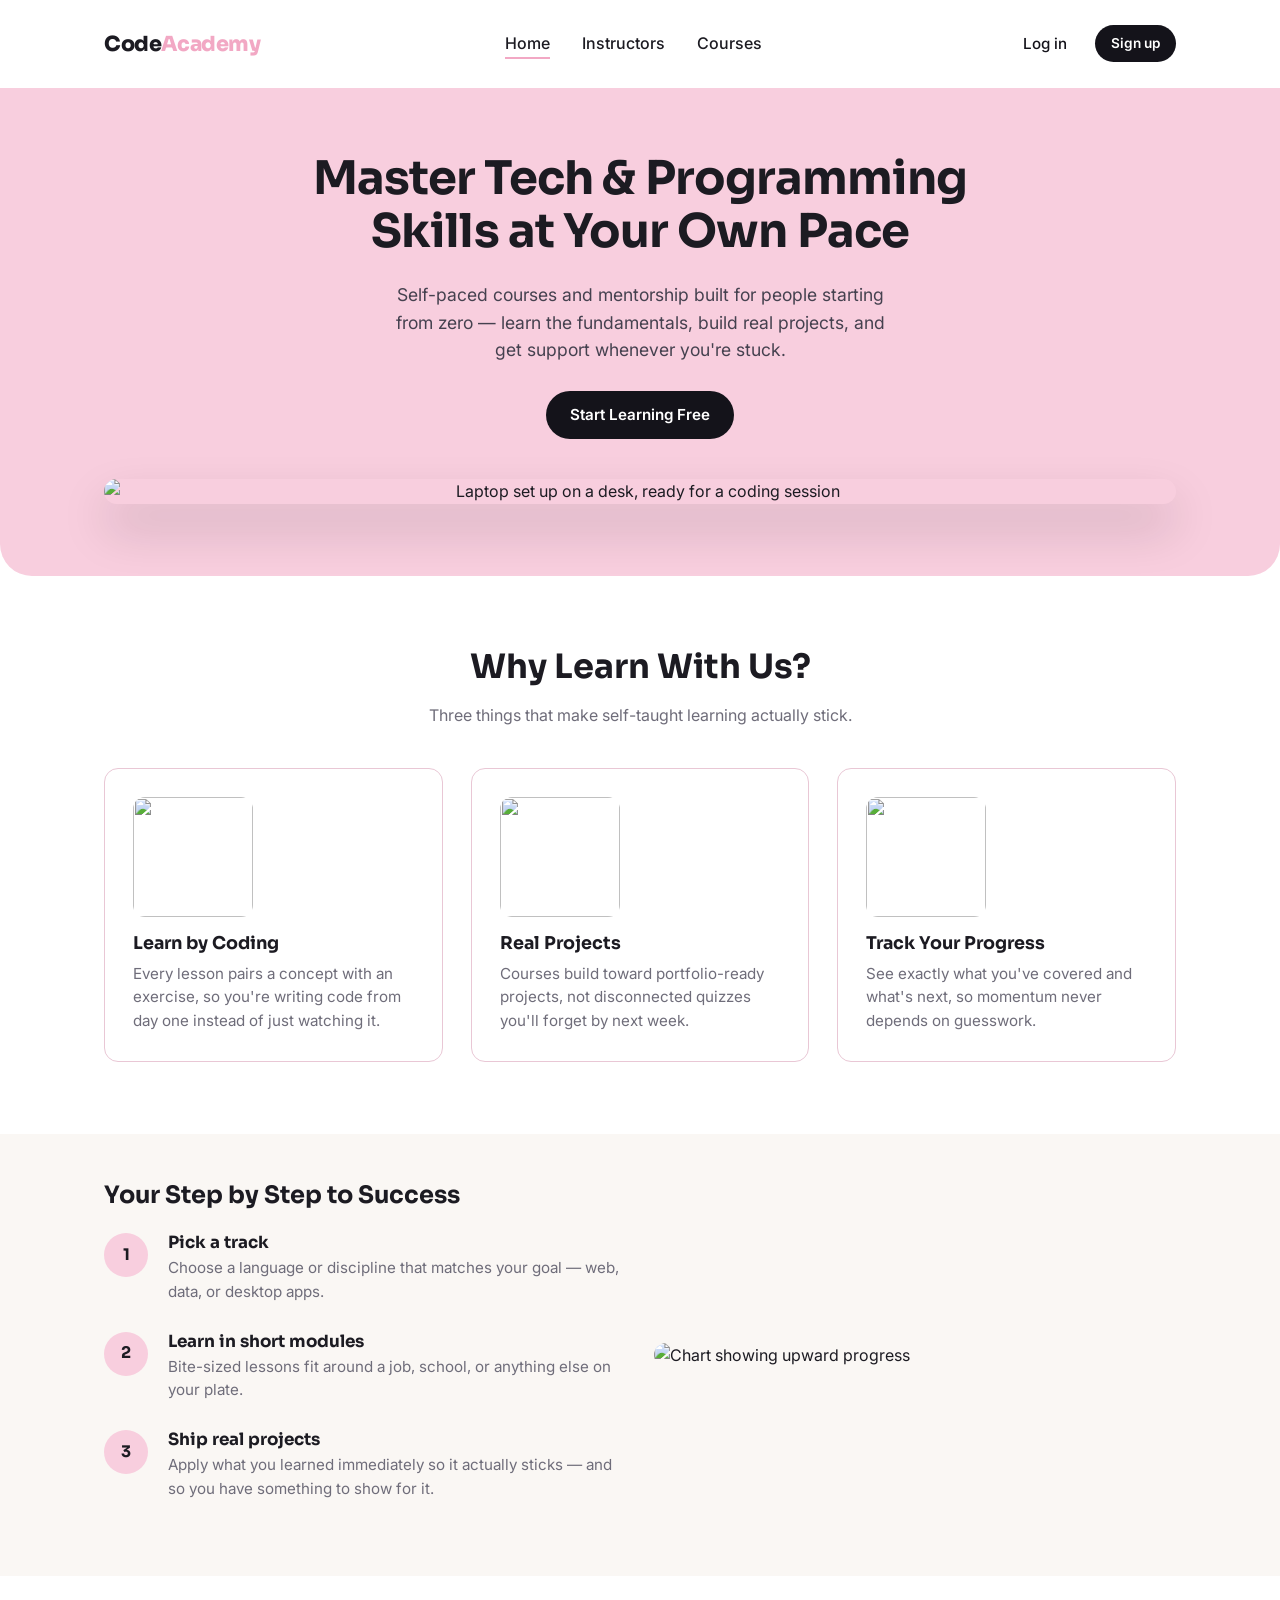
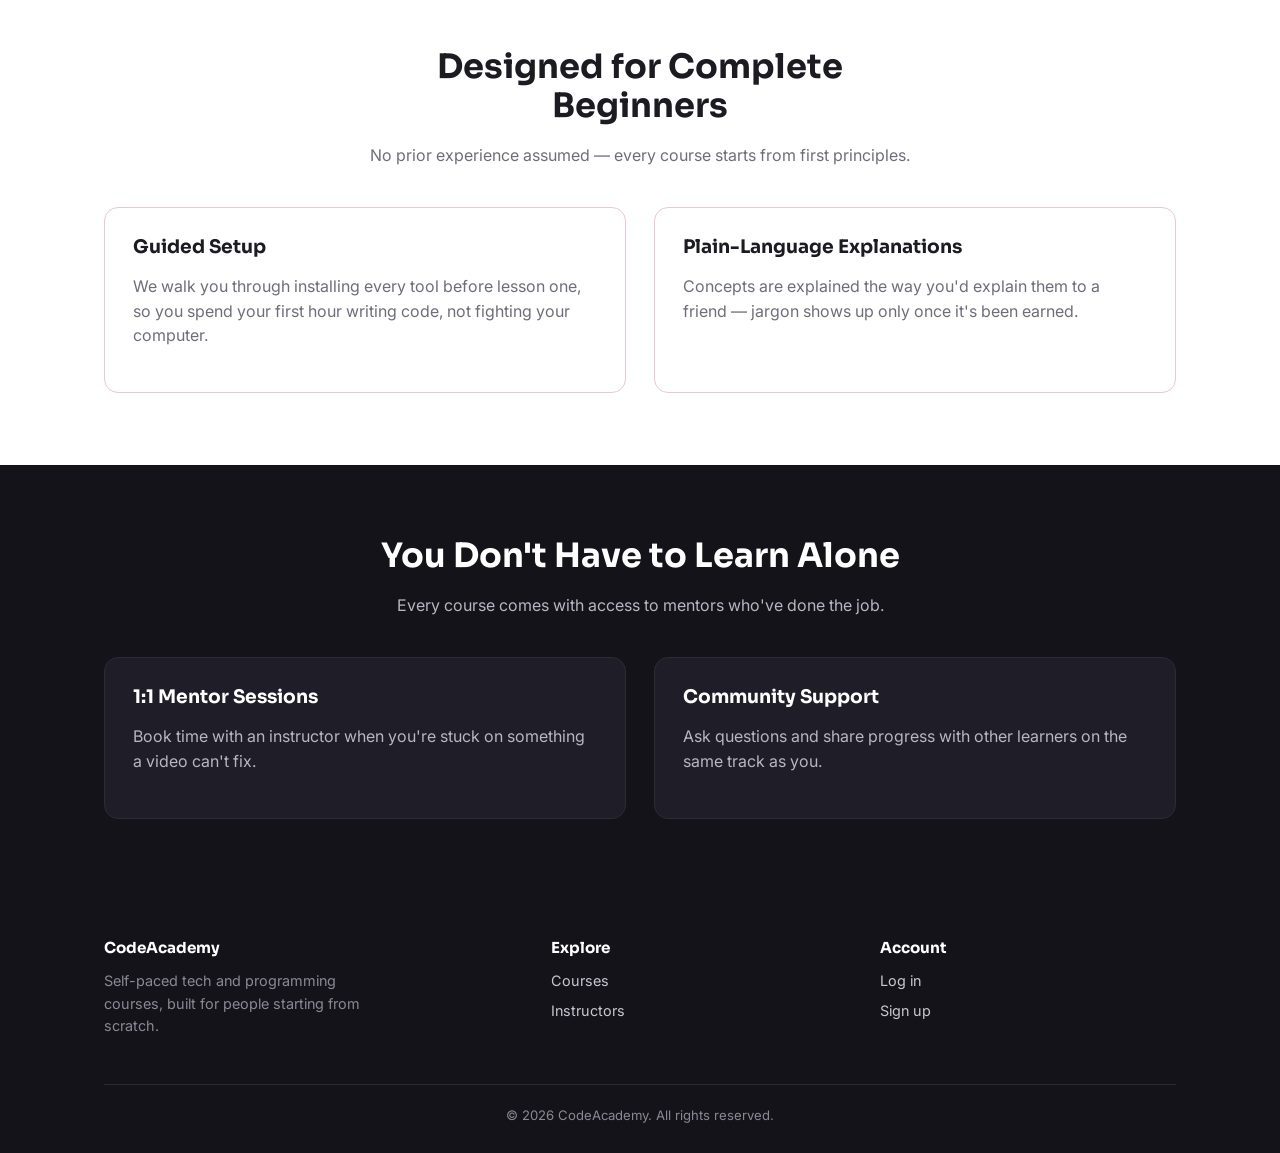
==== index.html @ 8669194a "Initial commit" ====
<!DOCTYPE html>
<html lang="en">
<head>
<meta charset="UTF-8">
<meta name="viewport" content="width=device-width, initial-scale=1.0">
<title>CodeAcademy — Master Tech & Programming Skills at Your Own Pace</title>
<link rel="preconnect" href="https://fonts.googleapis.com">
<link href="https://fonts.googleapis.com/css2?family=Sora:wght@600;700;800&family=Inter:wght@400;500;600&display=swap" rel="stylesheet">
<link rel="stylesheet" href="css/style.css">
</head>
<body>

<header>
  <nav class="nav">
    <a class="nav__logo" href="index.html">Code<span>Academy</span></a>
    <ul class="nav__links">
      <li><a href="index.html" class="is-active">Home</a></li>
      <li><a href="instructors.html">Instructors</a></li>
      <li><a href="courses.html">Courses</a></li>
    </ul>
    <div class="nav__actions">
      <a class="btn btn--ghost" href="login.html">Log in</a>
      <a class="btn btn--primary btn--sm" href="signup.html">Sign up</a>
    </div>
  </nav>
</header>

<main>
  <section class="hero">
    <div class="hero__inner">
      <h1>Master Tech & Programming Skills at Your Own Pace</h1>
      <p>Self-paced courses and mentorship built for people starting from zero — learn the fundamentals, build real projects, and get support whenever you're stuck.</p>
      <a class="btn btn--primary" href="signup.html">Start Learning Free</a>
    </div>
    <div class="container">
      <div class="hero__image">
        <img src="https://images.unsplash.com/photo-1517694712202-14dd9538aa97?auto=format&fit=crop&w=1200&q=80" alt="Laptop set up on a desk, ready for a coding session">
      </div>
    </div>
  </section>

  <section class="section">
    <div class="container">
      <div class="section__head">
        <h2>Why Learn With Us?</h2>
        <p>Three things that make self-taught learning actually stick.</p>
      </div>
      <div class="grid grid--3">
        <div class="card card--feature">
          <img src="https://images.unsplash.com/photo-1516321318423-f06f85e504b3?auto=format&fit=crop&w=200&q=80" alt="">
          <h3>Learn by Coding</h3>
          <p>Every lesson pairs a concept with an exercise, so you're writing code from day one instead of just watching it.</p>
        </div>
        <div class="card card--feature">
          <img src="https://images.unsplash.com/photo-1522202176988-66273c2fd55f?auto=format&fit=crop&w=200&q=80" alt="">
          <h3>Real Projects</h3>
          <p>Courses build toward portfolio-ready projects, not disconnected quizzes you'll forget by next week.</p>
        </div>
        <div class="card card--feature">
          <img src="https://images.unsplash.com/photo-1571171637578-41bc2dd41cd2?auto=format&fit=crop&w=200&q=80" alt="">
          <h3>Track Your Progress</h3>
          <p>See exactly what you've covered and what's next, so momentum never depends on guesswork.</p>
        </div>
      </div>
    </div>
  </section>

  <section class="section section--tight" style="background:#faf7f4;">
    <div class="container">
      <div class="grid grid--2" style="align-items:center;">
        <div>
          <h2 style="margin-bottom:24px;">Your Step by Step to Success</h2>
          <div class="step">
            <span class="step__index">1</span>
            <div>
              <h3>Pick a track</h3>
              <p>Choose a language or discipline that matches your goal — web, data, or desktop apps.</p>
            </div>
          </div>
          <div class="step">
            <span class="step__index">2</span>
            <div>
              <h3>Learn in short modules</h3>
              <p>Bite-sized lessons fit around a job, school, or anything else on your plate.</p>
            </div>
          </div>
          <div class="step">
            <span class="step__index">3</span>
            <div>
              <h3>Ship real projects</h3>
              <p>Apply what you learned immediately so it actually sticks — and so you have something to show for it.</p>
            </div>
          </div>
        </div>
        <div>
          <img style="border-radius:14px;" src="https://images.unsplash.com/photo-1460925895917-afdab827c52f?auto=format&fit=crop&w=800&q=80" alt="Chart showing upward progress">
        </div>
      </div>
    </div>
  </section>

  <section class="section">
    <div class="container">
      <div class="section__head">
        <h2>Designed for Complete Beginners</h2>
        <p>No prior experience assumed — every course starts from first principles.</p>
      </div>
      <div class="grid grid--2">
        <div class="card">
          <h3>Guided Setup</h3>
          <p style="color:var(--muted);">We walk you through installing every tool before lesson one, so you spend your first hour writing code, not fighting your computer.</p>
        </div>
        <div class="card">
          <h3>Plain-Language Explanations</h3>
          <p style="color:var(--muted);">Concepts are explained the way you'd explain them to a friend — jargon shows up only once it's been earned.</p>
        </div>
      </div>
    </div>
  </section>

  <section class="section section--dark">
    <div class="container">
      <div class="section__head">
        <h2>You Don't Have to Learn Alone</h2>
        <p>Every course comes with access to mentors who've done the job.</p>
      </div>
      <div class="grid grid--2">
        <div class="card" style="background:#1f1d27;border-color:#2c2a35;">
          <h3 style="color:#fff;">1:1 Mentor Sessions</h3>
          <p style="color:#b8b6c2;">Book time with an instructor when you're stuck on something a video can't fix.</p>
        </div>
        <div class="card" style="background:#1f1d27;border-color:#2c2a35;">
          <h3 style="color:#fff;">Community Support</h3>
          <p style="color:#b8b6c2;">Ask questions and share progress with other learners on the same track as you.</p>
        </div>
      </div>
    </div>
  </section>
</main>

<footer class="footer">
  <div class="container">
    <div class="footer__grid">
      <div>
        <h4>CodeAcademy</h4>
        <p style="color:#8b8894;font-size:0.9rem;max-width:280px;">Self-paced tech and programming courses, built for people starting from scratch.</p>
      </div>
      <div>
        <h4>Explore</h4>
        <ul>
          <li><a href="courses.html">Courses</a></li>
          <li><a href="instructors.html">Instructors</a></li>
        </ul>
      </div>
      <div>
        <h4>Account</h4>
        <ul>
          <li><a href="login.html">Log in</a></li>
          <li><a href="signup.html">Sign up</a></li>
        </ul>
      </div>
    </div>
    <div class="footer__bottom">© 2026 CodeAcademy. All rights reserved.</div>
  </div>
</footer>

</body>
</html>
---- css/style.css ----
/* CodeAcademy — shared styles
   Palette: near-black #14131a, blush pink #f8cede, deep pink #f2a8c4,
   canvas white #ffffff, ink #1c1b22, muted #6f6d7a
   Type: Sora for headings, Inter for body
*/

:root {
  --ink: #1c1b22;
  --near-black: #14131a;
  --pink: #f8cede;
  --pink-deep: #f2a8c4;
  --white: #ffffff;
  --muted: #6f6d7a;
  --border: #e9c7d5;
  --radius: 14px;
  --max-width: 1120px;
}

* { box-sizing: border-box; }

html { scroll-behavior: smooth; }

body {
  margin: 0;
  font-family: 'Inter', -apple-system, BlinkMacSystemFont, 'Segoe UI', sans-serif;
  color: var(--ink);
  background: var(--white);
  line-height: 1.55;
}

h1, h2, h3, h4 {
  font-family: 'Sora', 'Inter', sans-serif;
  margin: 0 0 0.5em;
  line-height: 1.15;
  font-weight: 700;
}

a { color: inherit; text-decoration: none; }

img { max-width: 100%; display: block; }

.container {
  max-width: var(--max-width);
  margin: 0 auto;
  padding: 0 24px;
}

/* ---------- Nav ---------- */
.nav {
  display: flex;
  align-items: center;
  justify-content: space-between;
  padding: 20px 24px;
  max-width: var(--max-width);
  margin: 0 auto;
}

.nav__logo {
  font-family: 'Sora', sans-serif;
  font-weight: 800;
  font-size: 1.3rem;
  letter-spacing: -0.02em;
}

.nav__logo span { color: var(--pink-deep); }

.nav__links {
  display: flex;
  gap: 32px;
  list-style: none;
  margin: 0;
  padding: 0;
}

.nav__links a {
  font-weight: 500;
  color: var(--ink);
  padding-bottom: 4px;
  border-bottom: 2px solid transparent;
  transition: border-color 0.15s ease;
}

.nav__links a:hover,
.nav__links a.is-active {
  border-color: var(--pink-deep);
}

.nav__actions {
  display: flex;
  align-items: center;
  gap: 12px;
}

.nav__greeting {
  font-size: 0.92rem;
  color: var(--muted);
}

.nav__toggle {
  display: none;
}

/* ---------- Buttons ---------- */
.btn {
  display: inline-flex;
  align-items: center;
  justify-content: center;
  gap: 8px;
  padding: 12px 24px;
  border-radius: 999px;
  border: none;
  font-family: 'Inter', sans-serif;
  font-weight: 600;
  font-size: 0.95rem;
  cursor: pointer;
  transition: transform 0.12s ease, box-shadow 0.12s ease, background 0.15s ease;
}

.btn:active { transform: translateY(1px); }

.btn--primary {
  background: var(--near-black);
  color: var(--white);
}

.btn--primary:hover { background: #2a2833; }

.btn--outline {
  background: transparent;
  color: var(--near-black);
  border: 1.5px solid var(--near-black);
}

.btn--outline:hover { background: var(--near-black); color: var(--white); }

.btn--ghost {
  background: transparent;
  color: var(--near-black);
  font-weight: 500;
  padding: 12px 16px;
}

.btn--block { width: 100%; }

.btn--sm { padding: 8px 16px; font-size: 0.85rem; }

/* ---------- Hero (Home) ---------- */
.hero {
  background: var(--pink);
  border-radius: 0 0 32px 32px;
  padding: 64px 24px 72px;
  text-align: center;
}

.hero__inner { max-width: 720px; margin: 0 auto; }

.hero h1 {
  font-size: clamp(2rem, 4vw, 2.9rem);
  letter-spacing: -0.02em;
}

.hero p {
  color: #45414f;
  font-size: 1.1rem;
  max-width: 520px;
  margin: 16px auto 28px;
}

.hero__image {
  margin-top: 40px;
  border-radius: var(--radius);
  overflow: hidden;
  box-shadow: 0 24px 48px rgba(20, 19, 26, 0.18);
}

/* ---------- Sections ---------- */
.section {
  padding: 72px 24px;
}

.section--tight { padding: 48px 24px; }

.section__head {
  text-align: center;
  max-width: 560px;
  margin: 0 auto 40px;
}

.section__head h2 { font-size: clamp(1.6rem, 3vw, 2.1rem); }

.section__head p { color: var(--muted); margin-top: 8px; }

.section--dark {
  background: var(--near-black);
  color: var(--white);
}

.section--dark .section__head p { color: #b8b6c2; }

/* ---------- Grids & cards ---------- */
.grid {
  display: grid;
  gap: 28px;
}

.grid--3 { grid-template-columns: repeat(3, 1fr); }
.grid--2 { grid-template-columns: repeat(2, 1fr); }
.grid--4 { grid-template-columns: repeat(4, 1fr); }

.card {
  background: var(--white);
  border: 1px solid var(--border);
  border-radius: var(--radius);
  padding: 28px;
}

.card--feature img {
  width: 120px;
  height: 120px;
  margin-bottom: 16px;
  border-radius: 12px;
  object-fit: cover;
}

.card--feature h3 { font-size: 1.1rem; }

.card--feature p { color: var(--muted); font-size: 0.95rem; margin: 0; }

.step {
  display: flex;
  gap: 20px;
  align-items: flex-start;
  margin-bottom: 28px;
}

.step__index {
  flex: none;
  width: 44px;
  height: 44px;
  border-radius: 50%;
  background: var(--pink);
  display: flex;
  align-items: center;
  justify-content: center;
  font-weight: 700;
  font-family: 'Sora', sans-serif;
}

.step h3 { font-size: 1.05rem; margin-bottom: 4px; }
.step p { color: var(--muted); margin: 0; font-size: 0.95rem; }

/* ---------- Instructor cards ---------- */
.instructor-card {
  background: var(--pink);
  border-radius: var(--radius);
  overflow: hidden;
  display: block;
  transition: transform 0.15s ease;
}

.instructor-card:hover { transform: translateY(-4px); }

.instructor-card__tag {
  display: inline-block;
  margin: 16px 0 0 16px;
  padding: 4px 12px;
  border-radius: 999px;
  background: rgba(20, 19, 26, 0.08);
  font-size: 0.75rem;
  font-weight: 600;
}

.instructor-card img {
  width: 100%;
  aspect-ratio: 4 / 3;
  object-fit: cover;
  margin-top: 8px;
}

.instructor-card__body { padding: 16px 20px 24px; }

.instructor-card__body h3 { font-size: 1.05rem; margin-bottom: 2px; }

.instructor-card__body .role {
  display: block;
  font-size: 0.85rem;
  color: #57515f;
  margin-bottom: 10px;
}

.instructor-card__body p {
  font-size: 0.85rem;
  color: #4a4550;
  margin: 0;
}

.instructor-hero {
  background: linear-gradient(120deg, var(--near-black) 55%, var(--pink-deep) 55%);
  border-radius: 0 0 32px 32px;
  padding: 56px 24px;
  color: var(--white);
  text-align: center;
}

.instructor-hero h1 { font-size: clamp(2rem, 5vw, 3rem); letter-spacing: 0.02em; }

/* ---------- Instructor / course detail ---------- */
.detail-back {
  display: inline-flex;
  align-items: center;
  gap: 6px;
  color: var(--muted);
  font-weight: 500;
  font-size: 0.9rem;
  margin-bottom: 24px;
}

.detail-hero {
  background: var(--pink);
  border-radius: var(--radius);
  padding: 32px;
  display: grid;
  grid-template-columns: 220px 1fr;
  gap: 32px;
  align-items: center;
  margin-bottom: 32px;
}

.detail-hero img {
  width: 100%;
  aspect-ratio: 1;
  object-fit: cover;
  border-radius: var(--radius);
}

.detail-hero h1 { font-size: 1.8rem; margin-bottom: 4px; }

.detail-hero .role { color: #57515f; font-weight: 500; }

.detail-body { max-width: 640px; color: #3a3641; }

/* ---------- Course cards ---------- */
.course-card {
  background: var(--white);
  border: 1px solid var(--border);
  border-radius: var(--radius);
  overflow: hidden;
  display: block;
}

.course-card__logo {
  height: 140px;
  display: flex;
  align-items: center;
  justify-content: center;
  color: var(--white);
  font-family: 'Sora', sans-serif;
  font-weight: 800;
  font-size: 1.4rem;
  letter-spacing: 0.02em;
}

.course-card__body { padding: 20px; }

.course-card__body h3 { font-size: 1.05rem; }

.course-card__meta {
  display: flex;
  gap: 12px;
  color: var(--muted);
  font-size: 0.85rem;
  margin-bottom: 12px;
}

.course-detail__logo {
  width: 160px;
  height: 160px;
  border-radius: var(--radius);
  display: flex;
  align-items: center;
  justify-content: center;
  color: var(--white);
  font-family: 'Sora', sans-serif;
  font-weight: 800;
  font-size: 1.6rem;
  margin: 0 auto 24px;
}

.course-detail__head { text-align: center; margin-bottom: 8px; }

.course-detail__meta {
  display: flex;
  justify-content: center;
  gap: 20px;
  color: var(--muted);
  margin-bottom: 32px;
  font-size: 0.95rem;
}

.course-detail__price {
  font-family: 'Sora', sans-serif;
  font-weight: 800;
  color: var(--ink);
}

.course-detail__card {
  max-width: 480px;
  margin: 0 auto;
  border: 1px solid var(--border);
  border-radius: var(--radius);
  padding: 28px;
  text-align: center;
}

.course-detail__card h4 {
  font-size: 0.8rem;
  letter-spacing: 0.04em;
  color: var(--muted);
  margin-bottom: 12px;
}

.course-detail__card p { color: #3a3641; margin-bottom: 24px; }

/* ---------- Forms ---------- */
.auth-wrap {
  min-height: calc(100vh - 88px);
  display: flex;
  align-items: center;
  justify-content: center;
  background: var(--pink);
  padding: 48px 24px;
}

.auth-card {
  background: var(--white);
  border-radius: var(--radius);
  padding: 40px;
  width: 100%;
  max-width: 420px;
  box-shadow: 0 24px 48px rgba(20, 19, 26, 0.12);
}

.auth-card__head { text-align: center; margin-bottom: 28px; }

.auth-card__head h1 { font-size: 1.5rem; }

.auth-card__head p { color: var(--muted); font-size: 0.9rem; margin-top: 4px; }

.field { margin-bottom: 18px; }

.field label {
  display: block;
  font-size: 0.85rem;
  font-weight: 600;
  margin-bottom: 6px;
}

.field input {
  width: 100%;
  padding: 12px 14px;
  border: 1.5px solid var(--border);
  border-radius: 10px;
  font-size: 0.95rem;
  font-family: inherit;
  transition: border-color 0.15s ease;
}

.field input:focus {
  outline: none;
  border-color: var(--pink-deep);
}

.field-row { display: flex; gap: 14px; }
.field-row .field { flex: 1; }

.auth-card__footer {
  text-align: center;
  margin-top: 20px;
  font-size: 0.9rem;
  color: var(--muted);
}

.form-message {
  border-radius: 10px;
  padding: 12px 14px;
  font-size: 0.88rem;
  margin-bottom: 18px;
  display: none;
}

.form-message.is-error {
  display: block;
  background: #fdeceb;
  color: #a3241a;
}

.form-message.is-success {
  display: block;
  background: #e9f7ed;
  color: #1c6b34;
}

/* ---------- Footer ---------- */
.footer {
  background: var(--near-black);
  color: #c9c7d1;
  padding: 48px 24px 28px;
}

.footer__grid {
  display: grid;
  grid-template-columns: 1.4fr 1fr 1fr;
  gap: 32px;
  margin-bottom: 32px;
}

.footer__grid h4 {
  color: var(--white);
  font-size: 0.95rem;
  margin-bottom: 14px;
}

.footer__grid ul { list-style: none; margin: 0; padding: 0; }
.footer__grid li { margin-bottom: 8px; font-size: 0.9rem; }

.footer__bottom {
  border-top: 1px solid #2c2a35;
  padding-top: 20px;
  font-size: 0.82rem;
  color: #8b8894;
  text-align: center;
}

/* ---------- Responsive ---------- */
@media (max-width: 860px) {
  .grid--3, .grid--4 { grid-template-columns: repeat(2, 1fr); }
  .footer__grid { grid-template-columns: 1fr; }
  .detail-hero { grid-template-columns: 1fr; text-align: center; }
  .detail-hero img { width: 160px; margin: 0 auto; }
}

@media (max-width: 640px) {
  .nav__links { display: none; }
  .grid--3, .grid--4, .grid--2 { grid-template-columns: 1fr; }
  .field-row { flex-direction: column; gap: 0; }
}

@media (prefers-reduced-motion: reduce) {
  * { transition: none !important; scroll-behavior: auto !important; }
}

:focus-visible {
  outline: 2px solid var(--pink-deep);
  outline-offset: 2px;
}
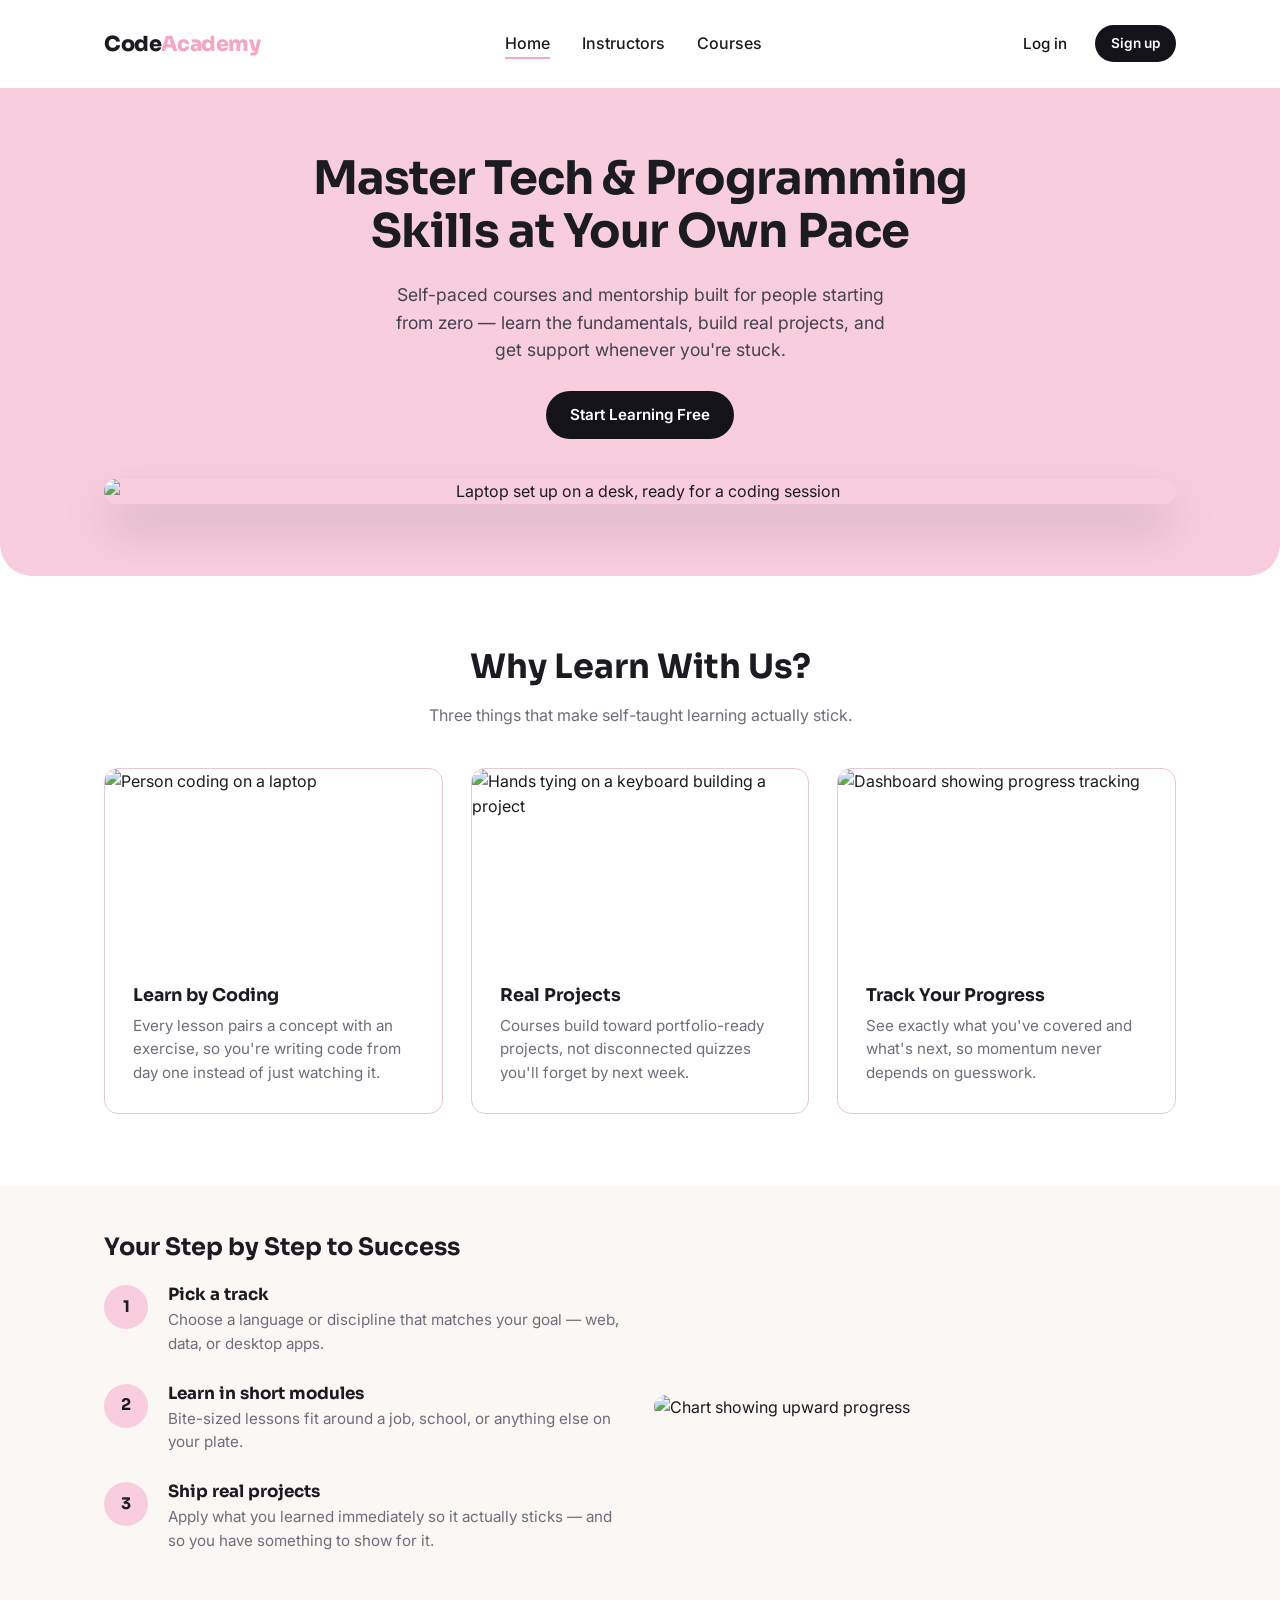
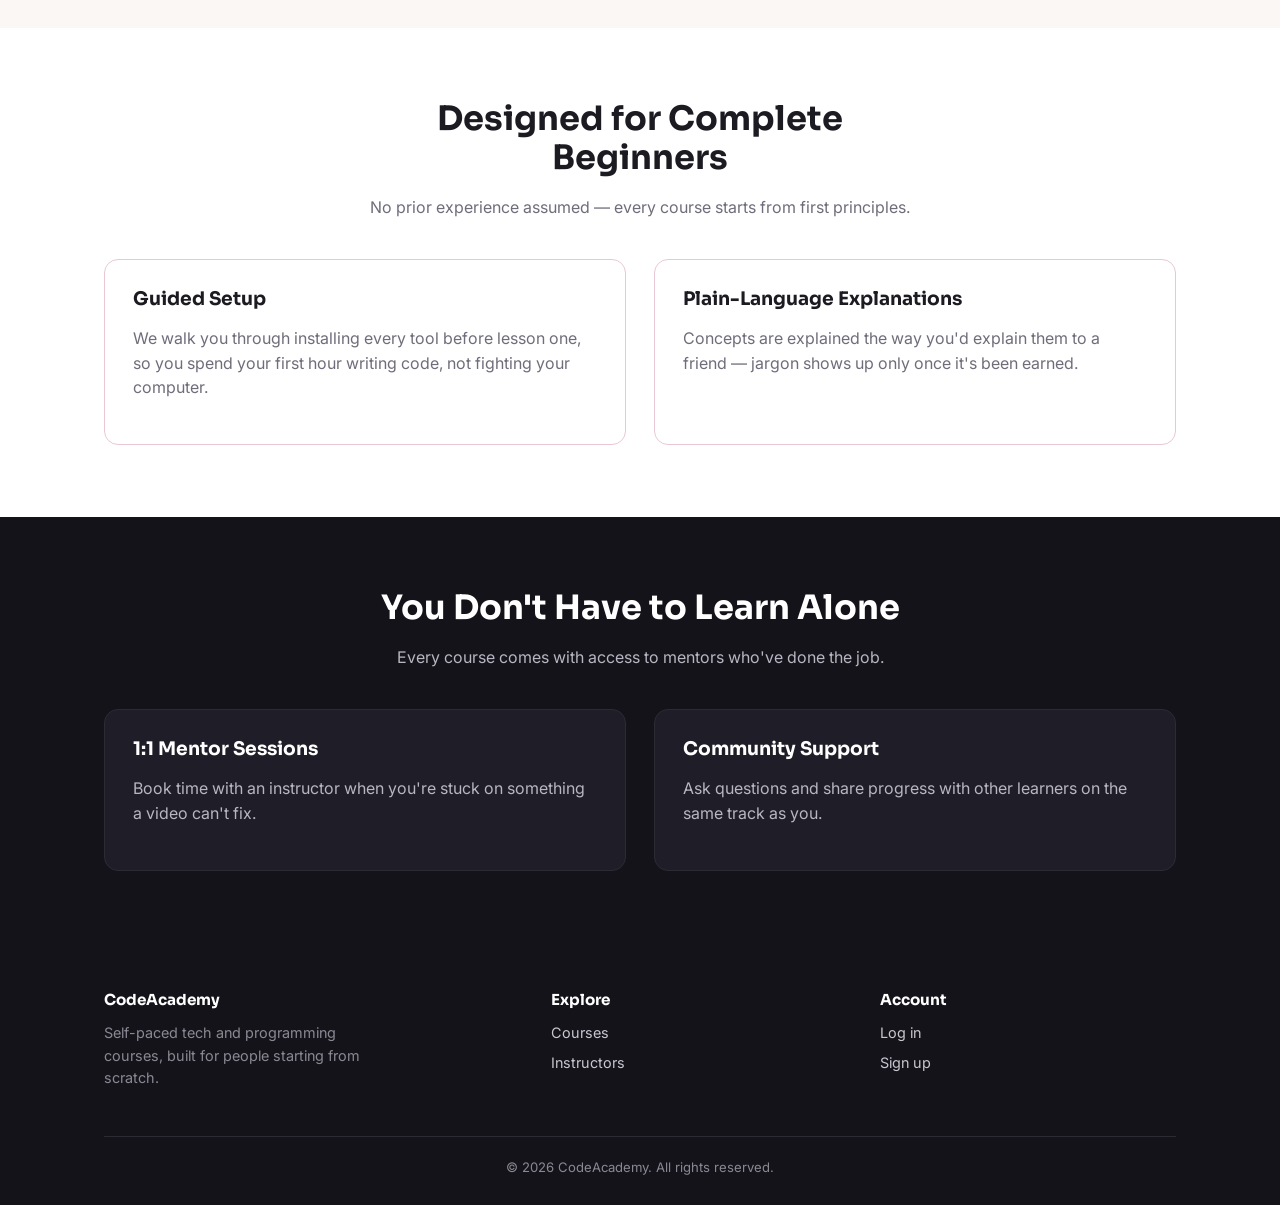
==== commit 1fb2cc94: "Initial commit" ====
--- a/index.html
+++ b/index.html
@@ -2,6 +2,7 @@
 <html lang="en">
 <head>
 <meta charset="UTF-8">
+<meta name="description" content="Self-paced coding courses in HTML, Python, C# and C++, with real mentors and hands-on projects.">
 <meta name="viewport" content="width=device-width, initial-scale=1.0">
 <title>CodeAcademy — Master Tech & Programming Skills at Your Own Pace</title>
 <link rel="preconnect" href="https://fonts.googleapis.com">
@@ -13,10 +14,13 @@
 <header>
   <nav class="nav">
     <a class="nav__logo" href="index.html">Code<span>Academy</span></a>
+    <button class="nav__toggle" onclick="document.querySelector('.nav__links').classList.toggle('open')">&#9776;</button>
     <ul class="nav__links">
       <li><a href="index.html" class="is-active">Home</a></li>
       <li><a href="instructors.html">Instructors</a></li>
       <li><a href="courses.html">Courses</a></li>
+      <li class="mobile-only"><a href="login.html">Log in</a></li>
+      <li class="mobile-only"><a href="signup.html">Sign up</a></li>
     </ul>
     <div class="nav__actions">
       <a class="btn btn--ghost" href="login.html">Log in</a>
@@ -47,17 +51,17 @@
       </div>
       <div class="grid grid--3">
         <div class="card card--feature">
-          <img src="https://images.unsplash.com/photo-1516321318423-f06f85e504b3?auto=format&fit=crop&w=200&q=80" alt="">
+          <img src="https://images.unsplash.com/photo-1516321318423-f06f85e504b3?auto=format&fit=crop&w=200&q=80" alt="Person coding on a laptop">
           <h3>Learn by Coding</h3>
           <p>Every lesson pairs a concept with an exercise, so you're writing code from day one instead of just watching it.</p>
         </div>
         <div class="card card--feature">
-          <img src="https://images.unsplash.com/photo-1522202176988-66273c2fd55f?auto=format&fit=crop&w=200&q=80" alt="">
+          <img src="https://images.unsplash.com/photo-1522202176988-66273c2fd55f?auto=format&fit=crop&w=200&q=80" alt="Hands tying on a keyboard building a project">
           <h3>Real Projects</h3>
           <p>Courses build toward portfolio-ready projects, not disconnected quizzes you'll forget by next week.</p>
         </div>
         <div class="card card--feature">
-          <img src="https://images.unsplash.com/photo-1571171637578-41bc2dd41cd2?auto=format&fit=crop&w=200&q=80" alt="">
+          <img src="https://images.unsplash.com/photo-1571171637578-41bc2dd41cd2?auto=format&fit=crop&w=200&q=80" alt="Dashboard showing progress tracking">
           <h3>Track Your Progress</h3>
           <p>See exactly what you've covered and what's next, so momentum never depends on guesswork.</p>
         </div>
--- a/css/style.css
+++ b/css/style.css
@@ -98,7 +98,16 @@
 
 .nav__toggle {
   display: none;
-}
+  font-size: 1.6rem;
+  line-height: 1;
+  padding: 6px 12px;
+  border: 1px solid var(--border);
+  border-radius: 8px;
+  background: var(--white);
+  cursor: pointer;
+}
+
+.mobile-only { display: none; }
 
 /* ---------- Buttons ---------- */
 .btn {
@@ -214,17 +223,25 @@
   padding: 28px;
 }
 
+/* Feature cards get no padding at the top, so the image can go
+   full-width edge-to-edge; the text keeps its own padding below. */
+.card--feature {
+  padding: 0;
+  overflow: hidden;
+}
+
 .card--feature img {
-  width: 120px;
-  height: 120px;
+  display: block;
+  width: 100%;
+  height: 200px;
   margin-bottom: 16px;
-  border-radius: 12px;
+  border-radius: 0;
   object-fit: cover;
 }
 
-.card--feature h3 { font-size: 1.1rem; }
-
-.card--feature p { color: var(--muted); font-size: 0.95rem; margin: 0; }
+.card--feature h3 { font-size: 1.1rem; padding: 0 28px; }
+
+.card--feature p { color: var(--muted); font-size: 0.95rem; margin: 0; padding: 0 28px 28px; }
 
 .step {
   display: flex;
@@ -271,9 +288,14 @@
 }
 
 .instructor-card img {
+  /* width: 100%;
+  aspect-ratio: 4 / 3;
+  object-fit: cover;
+  margin-top: 8px; */
   width: 100%;
   aspect-ratio: 4 / 3;
   object-fit: cover;
+  object-position: top;   /* ← add this line */
   margin-top: 8px;
 }
 
@@ -316,14 +338,19 @@
 }
 
 .detail-hero {
-  background: var(--pink);
+  /* background: var(--pink);
   border-radius: var(--radius);
   padding: 32px;
   display: grid;
   grid-template-columns: 220px 1fr;
   gap: 32px;
   align-items: center;
-  margin-bottom: 32px;
+  margin-bottom: 32px; */
+  width: 100%;
+  aspect-ratio: 1;
+  object-fit: cover;
+  object-position: top;   /* ← add this line */
+  border-radius: var(--radius);
 }
 
 .detail-hero img {
@@ -470,6 +497,19 @@
   border-color: var(--pink-deep);
 }
 
+.field input.is-invalid {
+  border-color: #d33;
+}
+
+.field-error {
+  display: none;
+  color: #a3241a;
+  font-size: 0.82rem;
+  margin-top: 6px;
+}
+
+.field-error.is-visible { display: block; }
+
 .field-row { display: flex; gap: 14px; }
 .field-row .field { flex: 1; }
 
@@ -539,8 +579,41 @@
   .detail-hero img { width: 160px; margin: 0 auto; }
 }
 
+/* ---------- Mobile menu ---------- */
+@media (max-width: 820px) {
+  header { position: relative; }
+
+  .nav__toggle { display: block; }   /* show hamburger */
+  .nav__actions { display: none; }   /* hide top-right buttons */
+  .mobile-only { display: block; }   /* show Log in / Sign up in the menu */
+
+  .nav__links {
+    display: none;                   /* menu closed */
+    position: absolute;
+    top: 100%;
+    left: 0;
+    right: 0;
+    background: var(--white);
+    border-top: 1px solid var(--border);
+    border-bottom: 1px solid var(--border);
+    padding: 8px 20px;
+  }
+
+  .nav__links.open { display: block; }  /* menu open */
+
+  .nav__links li { border-top: 1px solid var(--border); }
+  .nav__links li:first-child { border-top: none; }
+
+  .nav__links a {
+    display: block;
+    padding: 14px 0;
+    border-bottom: none;
+  }
+
+  .nav__links a.is-active { color: var(--pink-deep); }
+}
+
 @media (max-width: 640px) {
-  .nav__links { display: none; }
   .grid--3, .grid--4, .grid--2 { grid-template-columns: 1fr; }
   .field-row { flex-direction: column; gap: 0; }
 }
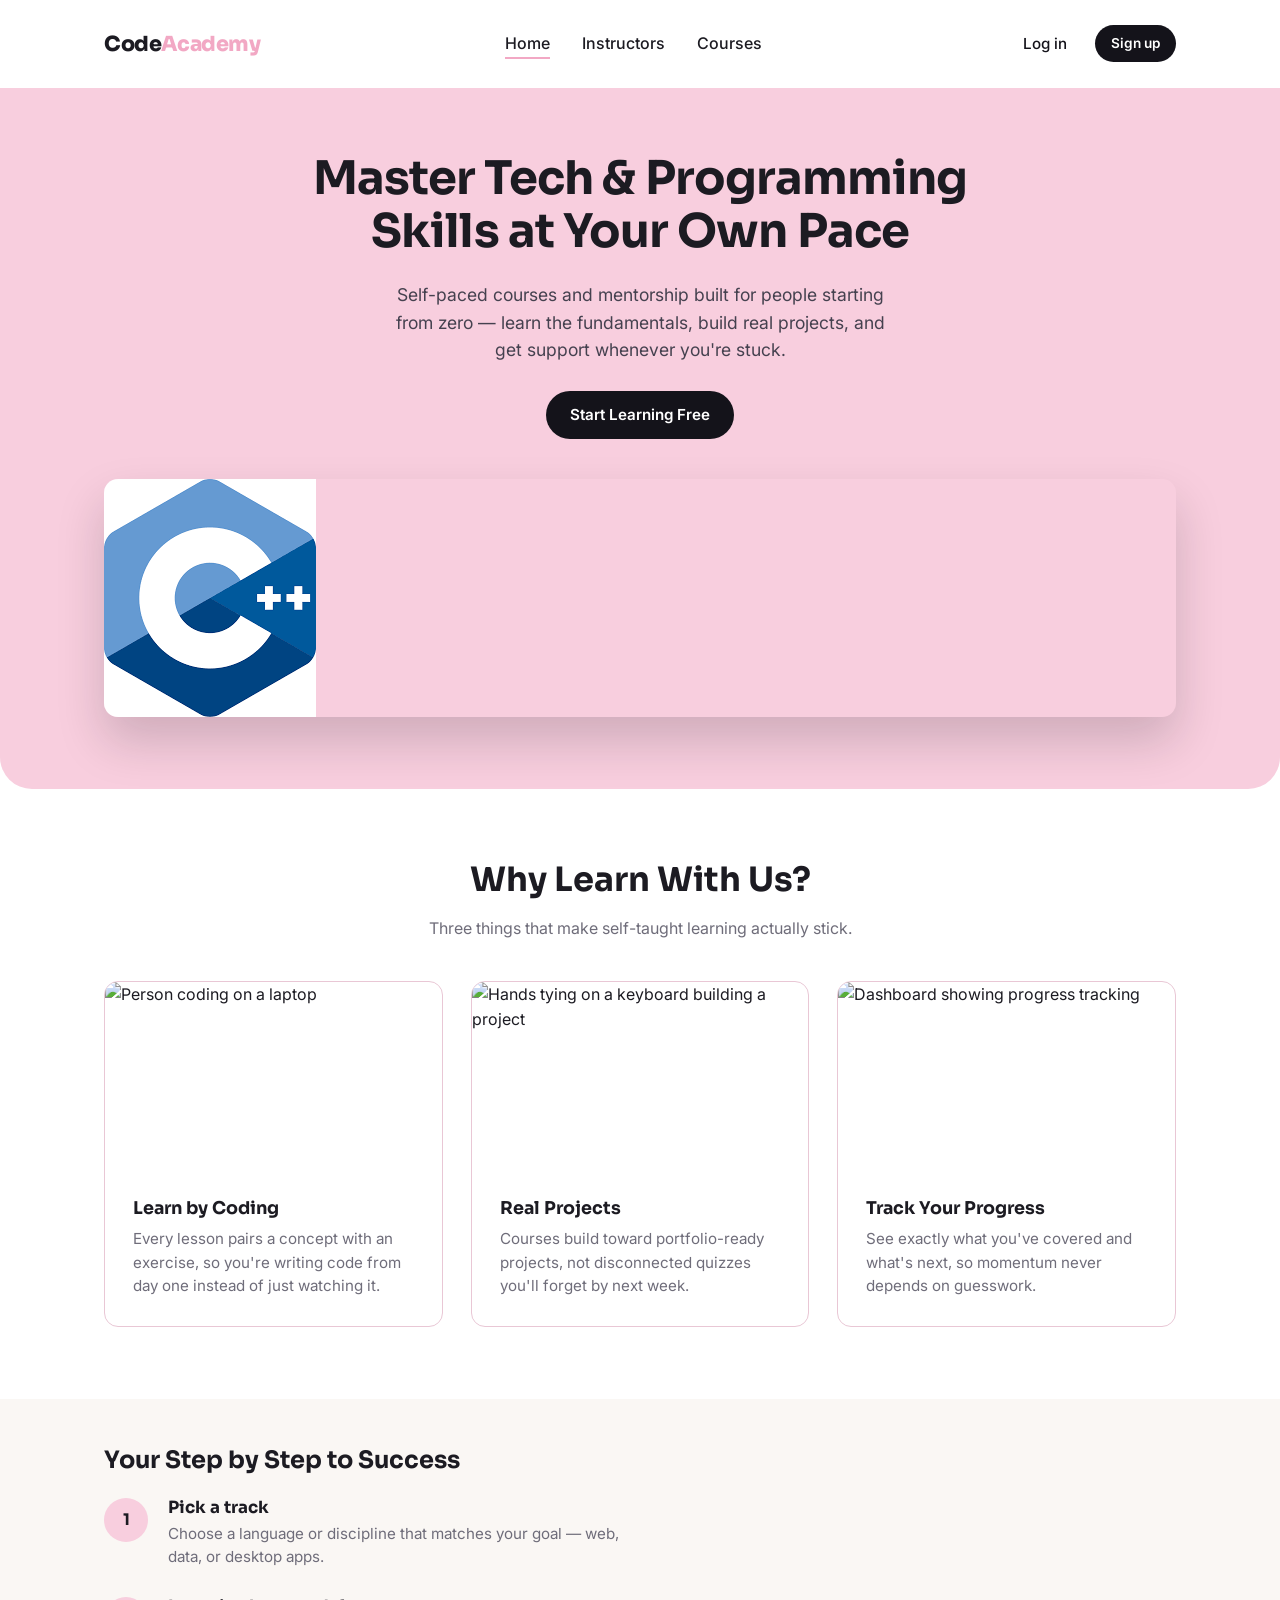
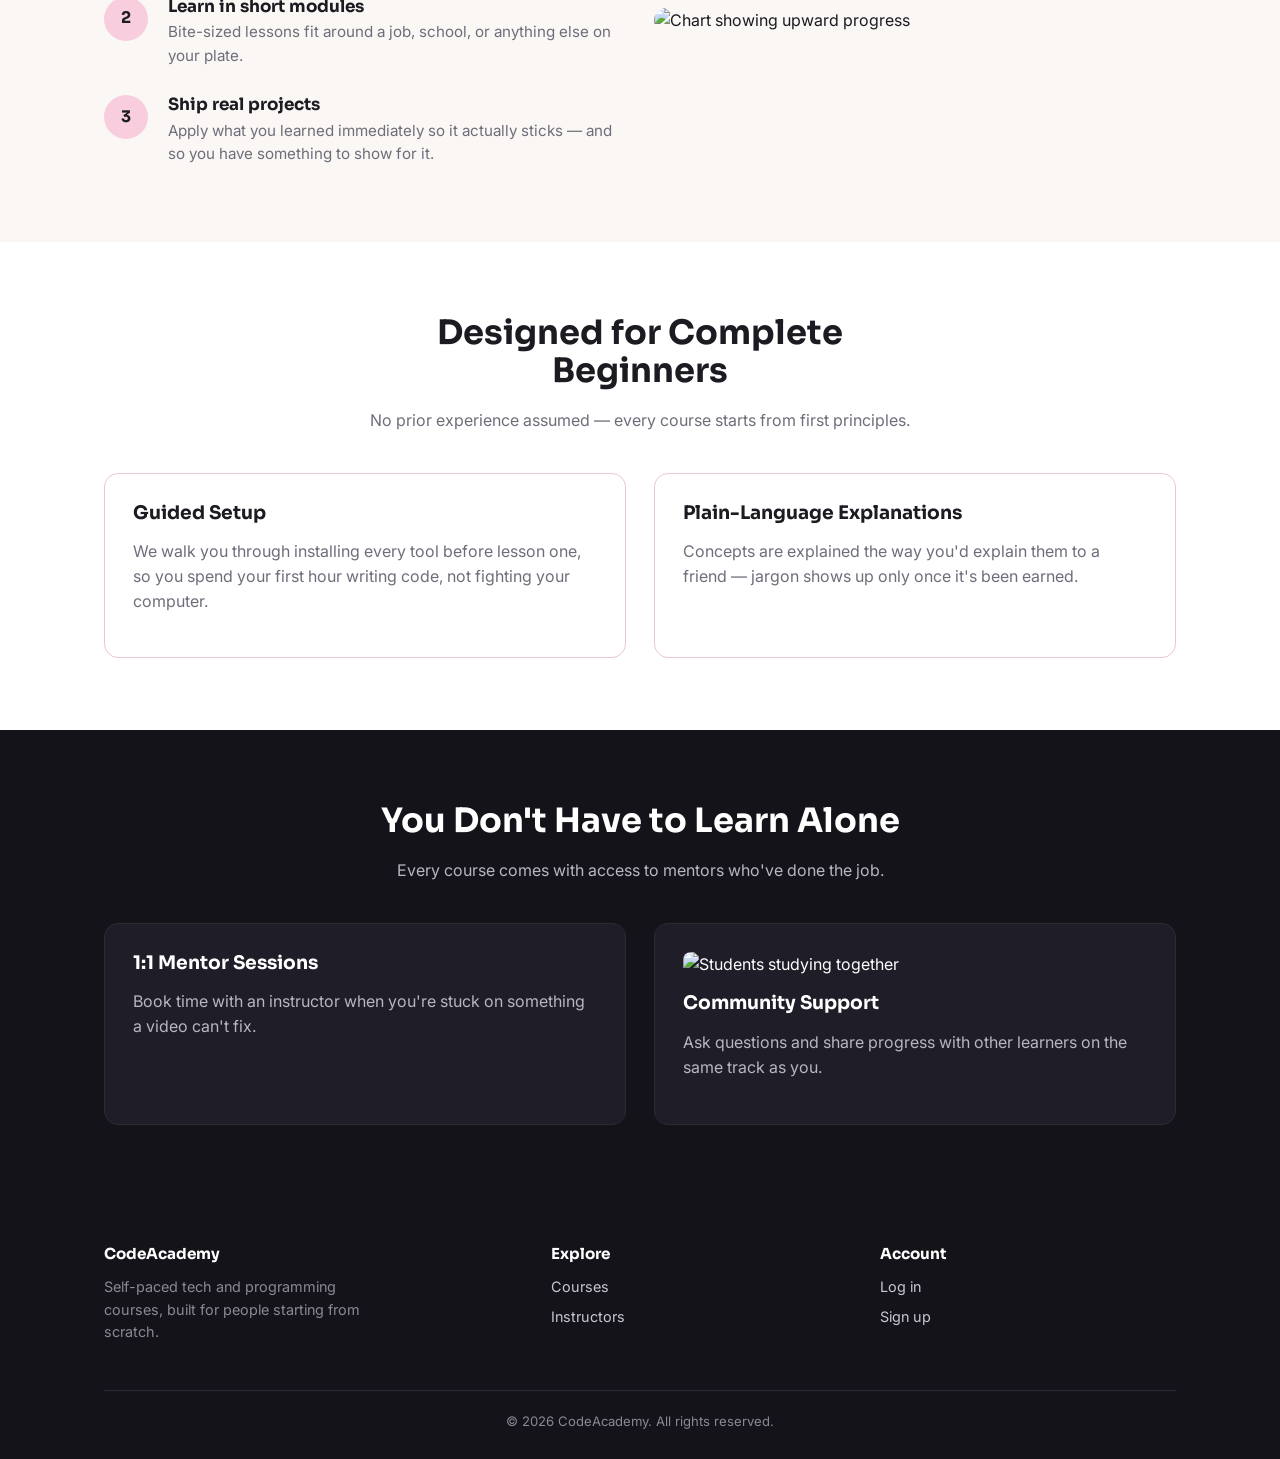
==== commit 4f4dcc79: "Update index.html with new images" ====
--- a/index.html
+++ b/index.html
@@ -14,7 +14,7 @@
 <header>
   <nav class="nav">
     <a class="nav__logo" href="index.html">Code<span>Academy</span></a>
-    <button class="nav__toggle" onclick="document.querySelector('.nav__links').classList.toggle('open')">&#9776;</button>
+    <button class="nav__toggle" onclick="document.querySelector('.nav__links').classList.toggle('open')">☰</button>
     <ul class="nav__links">
       <li><a href="index.html" class="is-active">Home</a></li>
       <li><a href="instructors.html">Instructors</a></li>
@@ -38,7 +38,7 @@
     </div>
     <div class="container">
       <div class="hero__image">
-        <img src="https://images.unsplash.com/photo-1517694712202-14dd9538aa97?auto=format&fit=crop&w=1200&q=80" alt="Laptop set up on a desk, ready for a coding session">
+        <img src="images/C_plus1.png" alt="Laptop set up on a desk, ready for a coding session">
       </div>
     </div>
   </section>
@@ -51,17 +51,17 @@
       </div>
       <div class="grid grid--3">
         <div class="card card--feature">
-          <img src="https://images.unsplash.com/photo-1516321318423-f06f85e504b3?auto=format&fit=crop&w=200&q=80" alt="Person coding on a laptop">
+          <img src="images/image_ZXTMic.png" alt="Person coding on a laptop">
           <h3>Learn by Coding</h3>
           <p>Every lesson pairs a concept with an exercise, so you're writing code from day one instead of just watching it.</p>
         </div>
         <div class="card card--feature">
-          <img src="https://images.unsplash.com/photo-1522202176988-66273c2fd55f?auto=format&fit=crop&w=200&q=80" alt="Hands tying on a keyboard building a project">
+          <img src="images/image_573bor.png" alt="Hands tying on a keyboard building a project">
           <h3>Real Projects</h3>
           <p>Courses build toward portfolio-ready projects, not disconnected quizzes you'll forget by next week.</p>
         </div>
         <div class="card card--feature">
-          <img src="https://images.unsplash.com/photo-1571171637578-41bc2dd41cd2?auto=format&fit=crop&w=200&q=80" alt="Dashboard showing progress tracking">
+          <img src="images/image_3tqpYb.png" alt="Dashboard showing progress tracking">
           <h3>Track Your Progress</h3>
           <p>See exactly what you've covered and what's next, so momentum never depends on guesswork.</p>
         </div>
@@ -97,7 +97,7 @@
           </div>
         </div>
         <div>
-          <img style="border-radius:14px;" src="https://images.unsplash.com/photo-1460925895917-afdab827c52f?auto=format&fit=crop&w=800&q=80" alt="Chart showing upward progress">
+          <img style="border-radius:14px;" src="images/image_aWs79x.png" alt="Chart showing upward progress">
         </div>
       </div>
     </div>
@@ -134,6 +134,7 @@
           <p style="color:#b8b6c2;">Book time with an instructor when you're stuck on something a video can't fix.</p>
         </div>
         <div class="card" style="background:#1f1d27;border-color:#2c2a35;">
+          <img src="images/image_QUtd4-.png" alt="Students studying together" style="width:100%; border-radius:8px; margin-bottom:16px;">
           <h3 style="color:#fff;">Community Support</h3>
           <p style="color:#b8b6c2;">Ask questions and share progress with other learners on the same track as you.</p>
         </div>
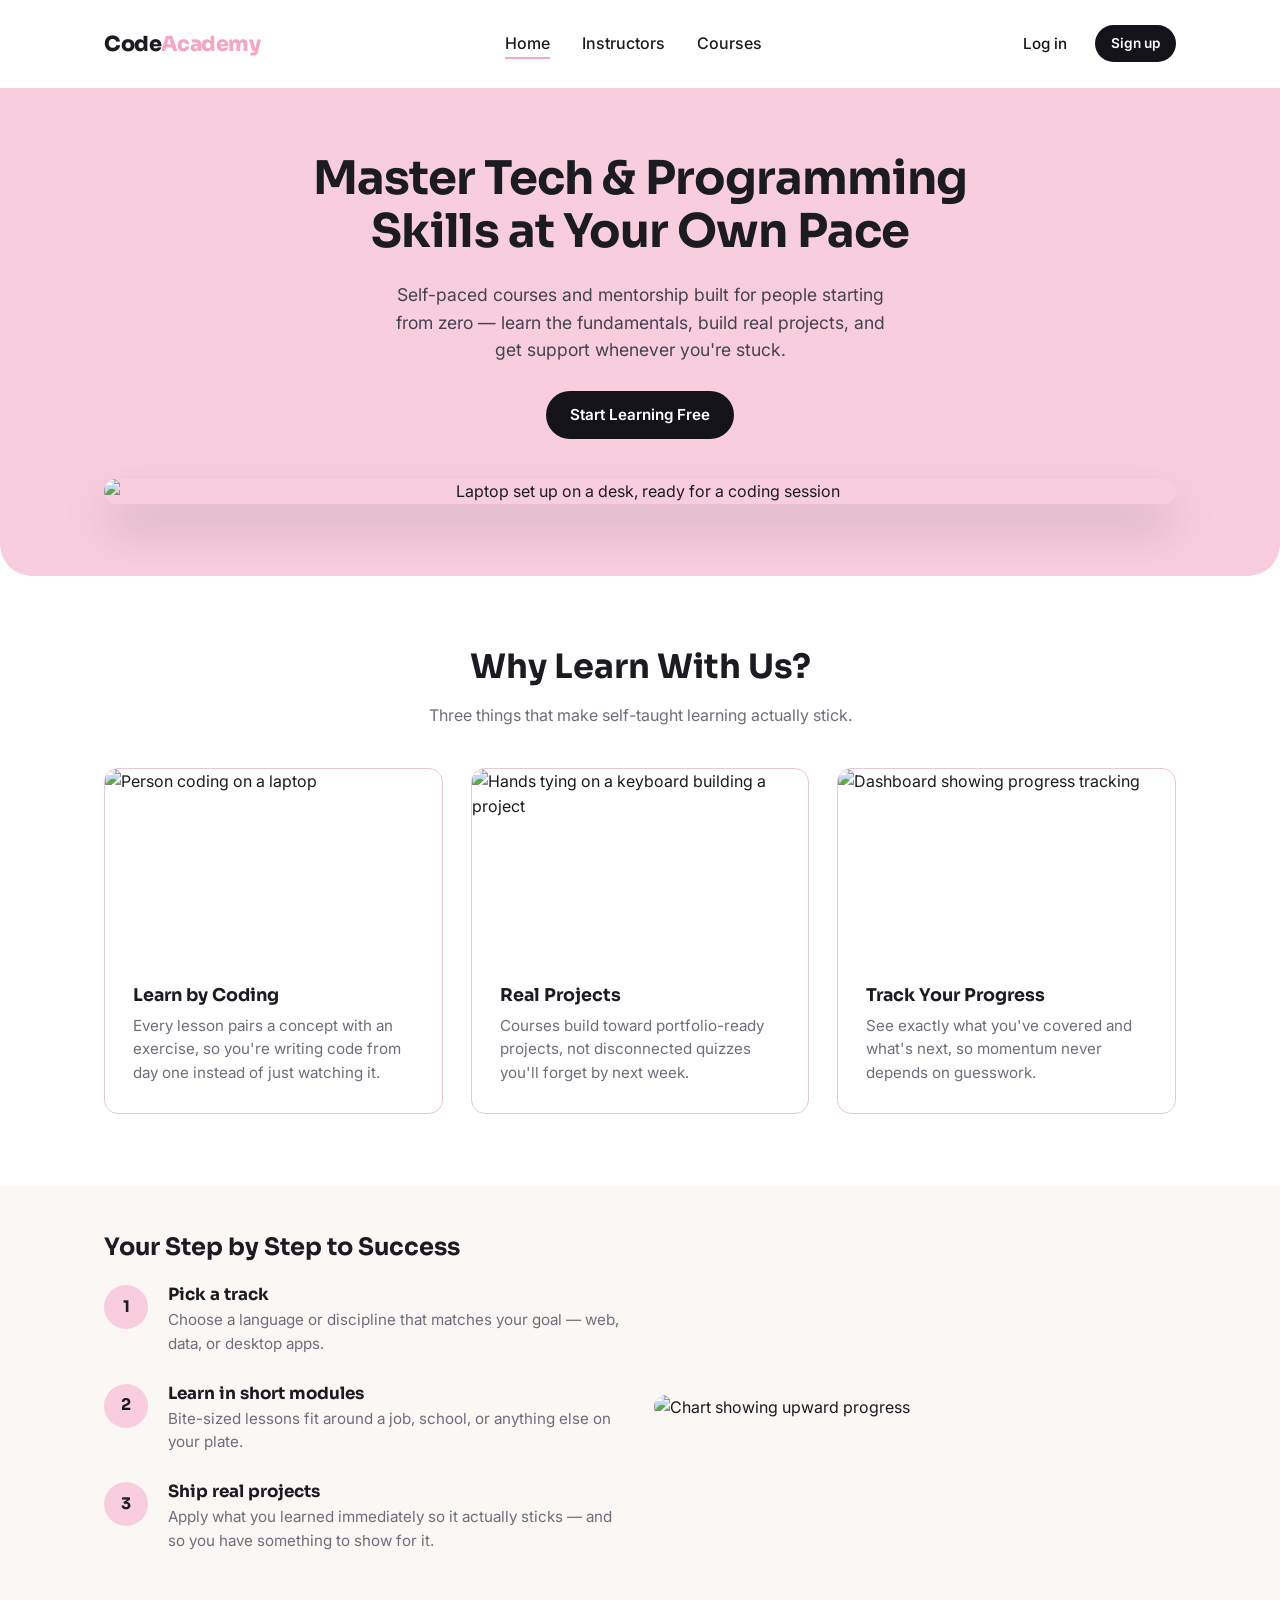
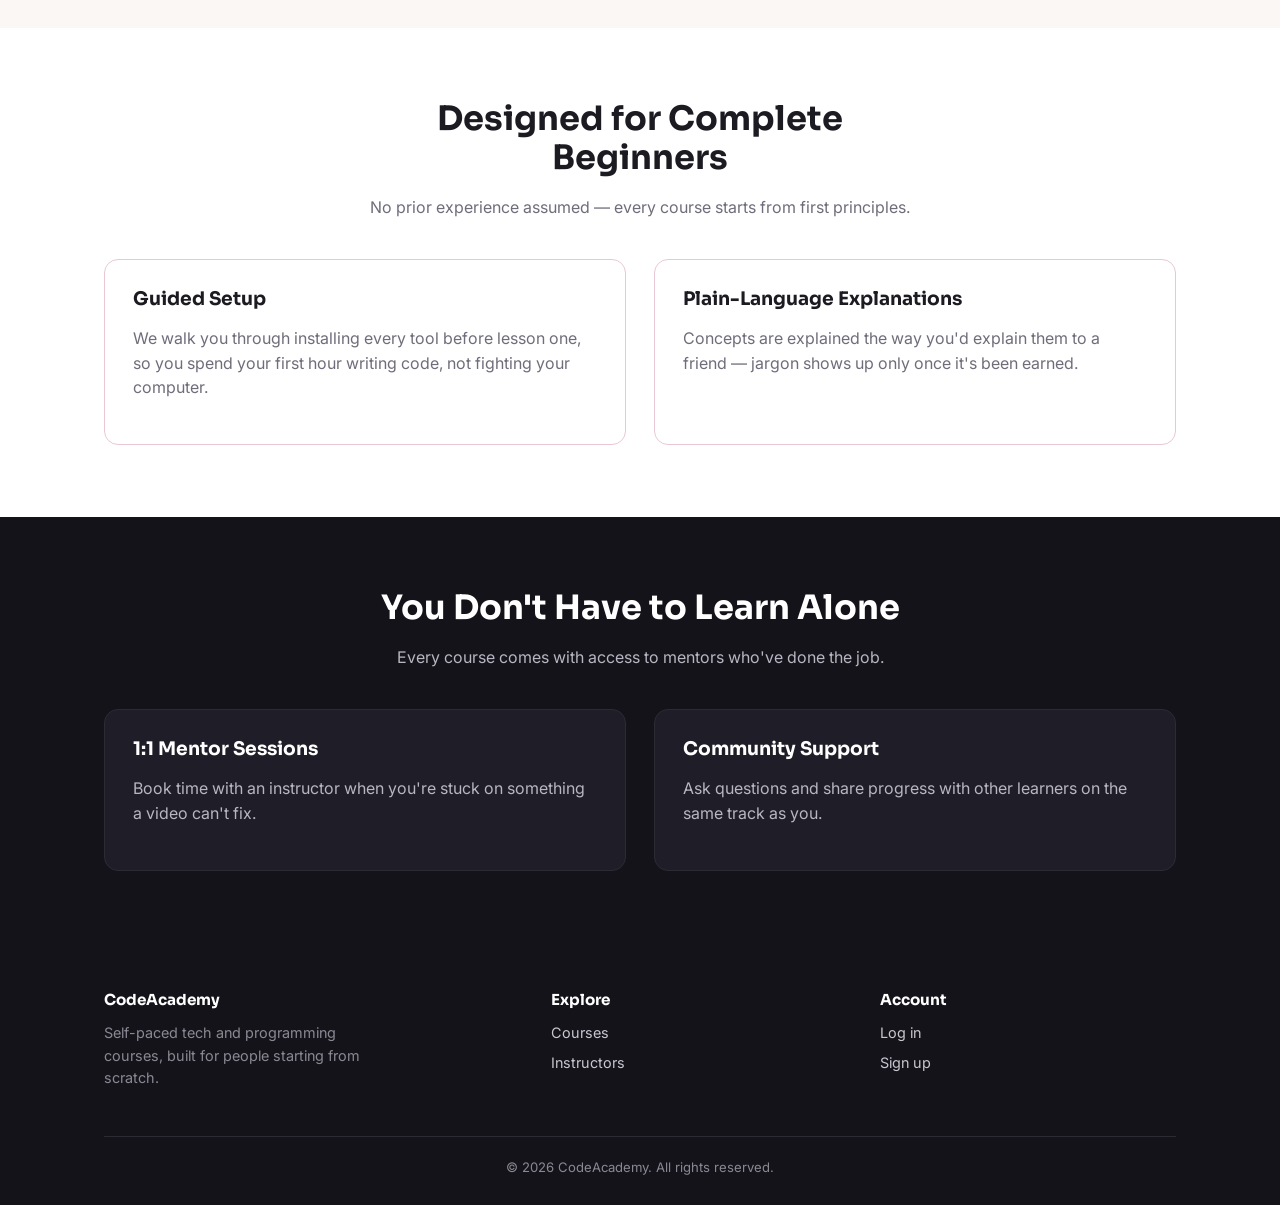
==== commit ace0242d: "Update index.html with new images" ====
--- a/index.html
+++ b/index.html
@@ -14,7 +14,7 @@
 <header>
   <nav class="nav">
     <a class="nav__logo" href="index.html">Code<span>Academy</span></a>
-    <button class="nav__toggle" onclick="document.querySelector('.nav__links').classList.toggle('open')">☰</button>
+    <button class="nav__toggle" onclick="document.querySelector('.nav__links').classList.toggle('open')">&#9776;</button>
     <ul class="nav__links">
       <li><a href="index.html" class="is-active">Home</a></li>
       <li><a href="instructors.html">Instructors</a></li>
@@ -38,7 +38,7 @@
     </div>
     <div class="container">
       <div class="hero__image">
-        <img src="images/C_plus1.png" alt="Laptop set up on a desk, ready for a coding session">
+        <img src="https://images.unsplash.com/photo-1517694712202-14dd9538aa97?auto=format&fit=crop&w=1200&q=80" alt="Laptop set up on a desk, ready for a coding session">
       </div>
     </div>
   </section>
@@ -51,17 +51,17 @@
       </div>
       <div class="grid grid--3">
         <div class="card card--feature">
-          <img src="images/image_ZXTMic.png" alt="Person coding on a laptop">
+          <img src="https://images.unsplash.com/photo-1516321318423-f06f85e504b3?auto=format&fit=crop&w=200&q=80" alt="Person coding on a laptop">
           <h3>Learn by Coding</h3>
           <p>Every lesson pairs a concept with an exercise, so you're writing code from day one instead of just watching it.</p>
         </div>
         <div class="card card--feature">
-          <img src="images/image_573bor.png" alt="Hands tying on a keyboard building a project">
+          <img src="https://images.unsplash.com/photo-1522202176988-66273c2fd55f?auto=format&fit=crop&w=200&q=80" alt="Hands tying on a keyboard building a project">
           <h3>Real Projects</h3>
           <p>Courses build toward portfolio-ready projects, not disconnected quizzes you'll forget by next week.</p>
         </div>
         <div class="card card--feature">
-          <img src="images/image_3tqpYb.png" alt="Dashboard showing progress tracking">
+          <img src="https://images.unsplash.com/photo-1571171637578-41bc2dd41cd2?auto=format&fit=crop&w=200&q=80" alt="Dashboard showing progress tracking">
           <h3>Track Your Progress</h3>
           <p>See exactly what you've covered and what's next, so momentum never depends on guesswork.</p>
         </div>
@@ -97,7 +97,7 @@
           </div>
         </div>
         <div>
-          <img style="border-radius:14px;" src="images/image_aWs79x.png" alt="Chart showing upward progress">
+          <img style="border-radius:14px;" src="https://images.unsplash.com/photo-1460925895917-afdab827c52f?auto=format&fit=crop&w=800&q=80" alt="Chart showing upward progress">
         </div>
       </div>
     </div>
@@ -134,7 +134,6 @@
           <p style="color:#b8b6c2;">Book time with an instructor when you're stuck on something a video can't fix.</p>
         </div>
         <div class="card" style="background:#1f1d27;border-color:#2c2a35;">
-          <img src="images/image_QUtd4-.png" alt="Students studying together" style="width:100%; border-radius:8px; margin-bottom:16px;">
           <h3 style="color:#fff;">Community Support</h3>
           <p style="color:#b8b6c2;">Ask questions and share progress with other learners on the same track as you.</p>
         </div>
